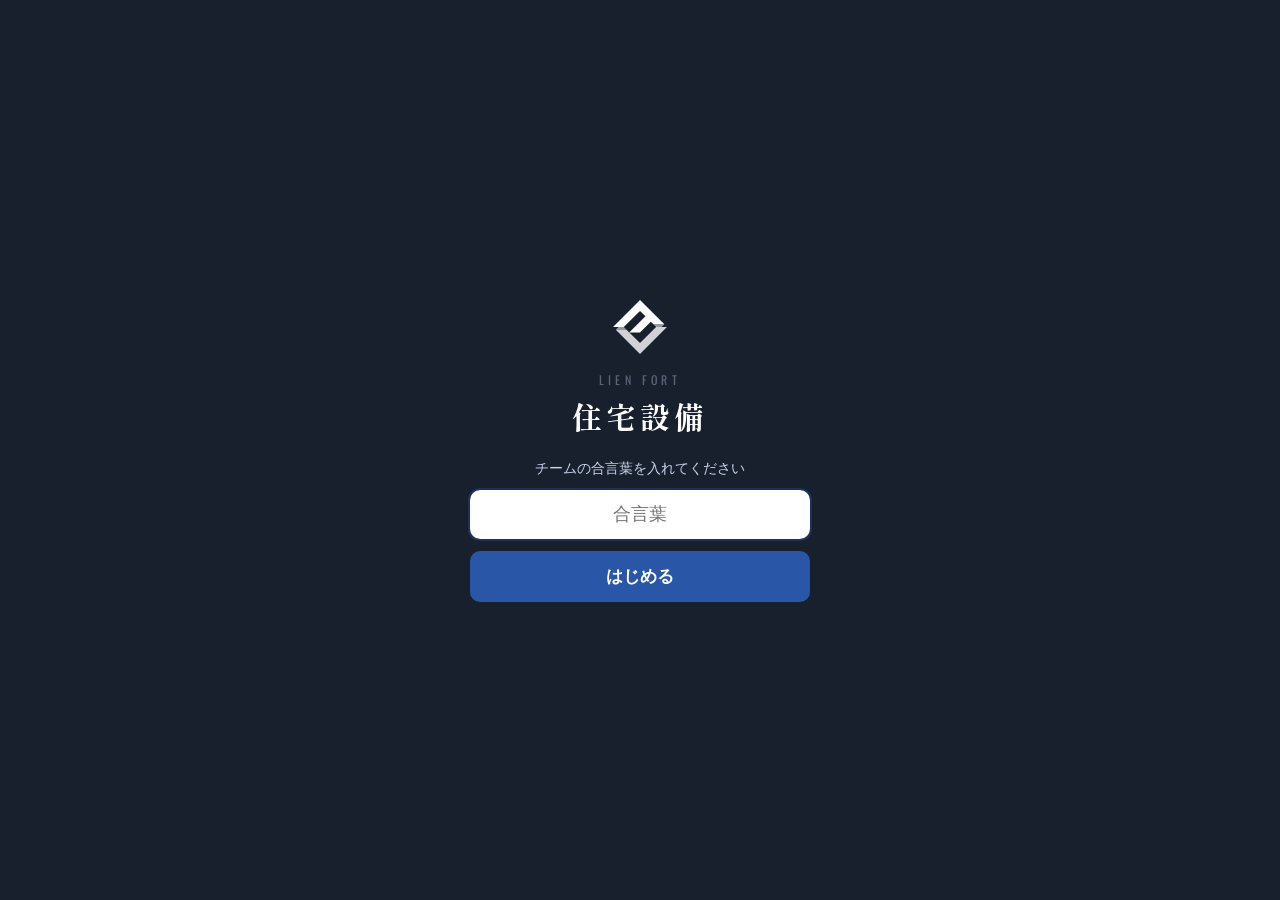
==== index.html @ 39e8eeaa "Add files via upload" ====
<!DOCTYPE html>
<html>
<head>
<base target="_top">
<meta charset="utf-8">
<meta name="viewport" content="width=device-width, initial-scale=1, maximum-scale=1, viewport-fit=cover">
<meta name="apple-mobile-web-app-capable" content="yes">
<meta name="mobile-web-app-capable" content="yes">
<meta name="apple-mobile-web-app-status-bar-style" content="black-translucent">
<meta name="apple-mobile-web-app-title" content="住宅設備">
<meta name="theme-color" content="#18202e">
<link rel="manifest" href="manifest.webmanifest">
<link rel="apple-touch-icon" href="icon-180.png">
<title>住宅設備</title>
<script src="api.js"></script>
<style>
  * { box-sizing: border-box; -webkit-tap-highlight-color: transparent; }
  body { margin: 0; }
  .hero { position: relative; overflow: hidden; margin: 0 -14px; padding: 30px 22px 32px; background: #18202e; color: #fff; }
  .hero::before, .hero::after { content: ""; position: absolute; border: 1px solid rgba(255,255,255,.08); transform: rotate(45deg); }
  .hero::before { right: -50px; top: -60px; width: 180px; height: 180px; }
  .hero::after { right: 30px; top: 60px; width: 70px; height: 70px; border-color: rgba(42,86,168,.5); }
  .logo { display: flex; align-items: center; gap: 12px; font-family: Oswald, "Arial Narrow", sans-serif; font-size: 13px; letter-spacing: .35em; }
  .mark { width: 24px; height: 24px; } /* Lien Fort のロゴ（lienfort.co.jp の暗い背景用の白い版） */
  h1 { margin: 20px 0 6px; font-family: "Shippori Mincho B1", "Hiragino Mincho ProN", serif; font-size: 32px; letter-spacing: .14em; }
  .hero p { margin: 0; font-family: Oswald, "Arial Narrow", sans-serif; font-size: 11px; letter-spacing: .3em; color: #9fb4dd; }
  .tiles { display: grid; grid-template-columns: repeat(2, minmax(0, 1fr)); gap: 10px; margin-top: 18px; }
  .rows { margin-top: 12px; background: var(--surface); border: 1px solid var(--line); border-radius: 18px; overflow: hidden; box-shadow: var(--shadow); }
  a.app { display: flex; align-items: center; gap: 14px; padding: 15px 14px; background: var(--surface); color: var(--ink); text-decoration: none; }
  a.app:active { transform: scale(.98); }
  a.app i { flex: none; width: 42px; height: 42px; border-radius: 12px; background: var(--pale); display: flex; align-items: center; justify-content: center; }
  a.app svg { width: 22px; height: 22px; fill: none; stroke: var(--blue); stroke-width: 1.7; stroke-linecap: round; stroke-linejoin: round; }
  a.app .en { display: block; font-family: Oswald, "Arial Narrow", sans-serif; font-size: 10px; letter-spacing: .22em; color: var(--blue); }
  a.app b { display: block; font-size: 16px; margin: 1px 0 2px; }
  a.app small { color: var(--sub); font-size: 12px; }
  a.app em { margin-left: auto; font-style: normal; font-size: 22px; color: var(--sub); }
  .tiles a.app { flex-direction: column; align-items: flex-start; gap: 16px; min-height: 132px; border-radius: 18px; border: 1px solid var(--line); box-shadow: var(--shadow); }
  .tiles a.app em { display: none; }
  .tiles a.app.main { background: #2a56a8; border-color: #2a56a8; color: #fff; }
  .tiles a.app.main i { background: rgba(255,255,255,.16); } .tiles a.app.main svg { stroke: #fff; }
  .tiles a.app.main .en { color: #c9d8f7; } .tiles a.app.main small { color: #d6e2fa !important; }
  .rows a.app { border-bottom: 1px solid var(--line); } .rows a.app:last-child { border-bottom: 0; }
  .rows a.app i { width: 36px; height: 36px; border-radius: 10px; } .rows a.app svg { width: 19px; height: 19px; }
  @media (min-width: 760px) { .tiles { grid-template-columns: repeat(4, minmax(0, 1fr)); gap: 14px; } .tiles a.app { min-height: 150px; padding: 20px; } }
  .note { margin-top: 22px; font-size: 12px; line-height: 1.7; }
</style>
<link href="https://fonts.googleapis.com/css2?family=Inter:wght@500;700;800&family=Oswald:wght@400;500&family=Shippori+Mincho+B1:wght@700&display=swap" rel="stylesheet">
<script>
  // 明るい・暗い：端末の設定に合わせる。右上のボタンで切り替えると、その端末に覚える（lfTheme）
  (function () { try { var t = localStorage.getItem('lfTheme'); if (t) document.documentElement.setAttribute('data-theme', t); } catch (e) {} })();
</script>
<style>
  /* 住宅設備アプリ共通のデザイン（2026-11-18 作り直し：明るい・暗い、パソコンは左にメニュー）。
     色は Lien Fort（lienfort.co.jp）の紺と青。各画面の style より後に読むので上書きになる */
  :root { --ink: #18202e; --blue: #2a56a8; --btn: #2a56a8; --sub: #5b6577; --line: #e2e7ef; --bg: #f3f5f9; --pale: #eef2f9;
          --surface: #fff; --surface2: #f6f8fb; --track: #e9edf3; --bar: #18202e; --chip: #18202e; --chipInk: #fff;
          --veil: rgba(243,245,249,.72); --shadow: 0 1px 2px rgba(24,32,46,.06), 0 8px 24px rgba(24,32,46,.05);
          --pend: #fff3cd; --pendInk: #7a5b00; --goodBg: #eafaf0; --badBg: #fdecea;
          --en: Oswald, "Arial Narrow", sans-serif; --num: Inter, "Hiragino Sans", sans-serif; color-scheme: light; }
  @media (prefers-color-scheme: dark) {
    :root:not([data-theme="light"]) { --ink: #eef2f8; --blue: #7fa2e8; --sub: #9aa6b8; --line: #263042; --bg: #0d121b; --pale: #1c2433;
          --surface: #161d29; --surface2: #1c2433; --track: #263042; --bar: #0a0f17; --chip: #eef2f8; --chipInk: #0d121b;
          --veil: rgba(13,18,27,.72); --shadow: none; --pend: #3a3216; --pendInk: #f0d58a; --goodBg: #12301f; --badBg: #3a1a1a; color-scheme: dark; }
  }
  :root[data-theme="dark"] { --ink: #eef2f8; --blue: #7fa2e8; --sub: #9aa6b8; --line: #263042; --bg: #0d121b; --pale: #1c2433;
          --surface: #161d29; --surface2: #1c2433; --track: #263042; --bar: #0a0f17; --chip: #eef2f8; --chipInk: #0d121b;
          --veil: rgba(13,18,27,.72); --shadow: none; --pend: #3a3216; --pendInk: #f0d58a; --goodBg: #12301f; --badBg: #3a1a1a; color-scheme: dark; }

  body { background: var(--bg) !important; color: var(--ink) !important; padding: 0 14px 40px !important;
         font-family: "Hiragino Sans", "Noto Sans JP", "Yu Gothic", sans-serif !important; }

  /* 上の帯 */
  .lf-bar { position: sticky; top: 0; z-index: 5; display: flex; align-items: center; gap: 12px; margin: 0 -14px 14px; padding: 12px 14px;
            background: var(--bar); color: #fff; }
  .lf-back { flex: none; width: 36px; height: 36px; display: flex; align-items: center; justify-content: center; padding-bottom: 3px;
             border: 1px solid rgba(255,255,255,.18); border-radius: 10px; color: #fff; text-decoration: none; font-size: 24px; }
  .lf-t small { display: block; font-family: var(--en); font-size: 10px !important; letter-spacing: .3em; color: #8fa6cf !important; }
  .lf-t b { font-size: 17px; letter-spacing: .05em; color: #fff; }
  .lf-theme { flex: none; margin-left: auto; width: 36px; height: 36px; display: flex; align-items: center; justify-content: center;
              border: 1px solid rgba(255,255,255,.18); border-radius: 10px; background: rgba(255,255,255,.06); color: #fff; padding: 0; cursor: pointer; }
  .lf-theme svg { width: 18px; height: 18px; fill: none; stroke: currentColor; stroke-width: 1.8; stroke-linecap: round; }
  .lf-bar .who ~ .lf-theme, .lf-bar .lf-theme ~ .who { margin-left: 8px; }

  /* 入力欄 */
  select, input, textarea { background: var(--surface) !important; color: var(--ink) !important; border: 1px solid var(--line) !important; }
  select:focus, input:focus, textarea:focus { outline: 2px solid rgba(42,86,168,.35); border-color: var(--blue) !important; }
  input[type="checkbox"], input[type="radio"] { accent-color: var(--btn); }
  h2, h3, .card h3 { letter-spacing: .03em; color: var(--ink) !important; }
  label, .note, .sub, small, #msg, .legend, .count, .calc, .coord, .state, .card dt, .gcard p { color: var(--sub) !important; }

  /* 面（カード・表・パネル） */
  .card, .summary, .summary > div, .tbl, .gcard, .sheet .in, #close, .visit, .panel, .find, .fab, .showBtn,
  td.d, .mon td, .shd td:not(.c), .checks label, #sale .checks label, .sheet .kinds label, .names button, #pickList button {
    background: var(--surface) !important; border-color: var(--line) !important; color: var(--ink); }
  .card, .tbl, .summary > div, .summary, .gcard, .visit { border: 1px solid var(--line) !important; border-radius: 16px !important; box-shadow: var(--shadow) !important; }
  .card summary, .req { color: var(--blue) !important; }
  .summary div { font-size: 12px; color: var(--sub); }
  .summary b, .big, .rk .v, .v, .gy td b { font-family: var(--num) !important; font-variant-numeric: tabular-nums; letter-spacing: -.01em; }
  .summary b { font-weight: 800; font-size: 28px !important; color: var(--ink); }
  .big { font-weight: 800 !important; color: var(--ink) !important; }
  .bar, .left .bar { background: var(--track) !important; }
  .bar i, .left .bar i { background: var(--btn) !important; } .bar i.ok { background: #27ae60 !important; }
  td.d.today, .mon td.today { border-color: var(--blue) !important; color: var(--blue); }
  td.s.free { background: var(--btn) !important; }
  td.s.block { background: var(--pale) !important; }
  .legend span:first-child i { background: var(--btn) !important; }
  .sec { border-top-color: var(--line) !important; color: var(--ink); }
  .st { background: var(--pale) !important; color: var(--ink) !important; }
  .st.shoho { background: #8e44ad !important; color: #fff !important; }
  .st.x { background: var(--badBg) !important; color: #e06b5f !important; }
  #pending { background: var(--pend) !important; color: var(--pendInk) !important; }
  .checks label, #sale .checks label, .sheet .kinds label { color: var(--ink) !important; }

  /* 表（KPI） */
  table { color: var(--ink); }
  th { background: var(--surface2) !important; color: var(--sub) !important; border-color: var(--line) !important; }
  td { border-color: var(--line) !important; }
  .tbl td:first-child { background: var(--surface) !important; }
  .tbl th:first-child, tr.total td { background: var(--surface2) !important; }
  td.good { background: var(--goodBg) !important; } td.bad { background: var(--badBg) !important; }

  /* ボタン。結果ボタンの色（成約＝緑など）は見分けやすさのため各画面のまま */
  button { font-family: inherit; }
  button.r { border-radius: 14px !important; box-shadow: 0 2px 0 rgba(0,0,0,.14); letter-spacing: .03em; }
  .undo, .listbtn, .nav button, .btns > *, .cancel, .seg button, .gyreset, .admin button, .opts button, .two button, .links button,
  .sides button, .close-btn, .choice button, .kinds button, .pc button, #goalEdit, .del, .add {
    background: var(--surface) !important; border: 1px solid var(--line) !important; color: var(--ink) !important; }
  .listbtn, .btns > *, .btns .map, .links button, .two button, #goalEdit, .close-btn { color: var(--blue) !important; }
  .del { color: #e06b5f !important; border-color: rgba(224,107,95,.5) !important; }
  .add { border: 2px dashed var(--blue) !important; color: var(--blue) !important; }
  .ok, .acts .ok, .gcard .go, #close .ok { background: var(--btn) !important; color: #fff !important; }
  .tabs { gap: 6px !important; }
  .tabs button, .seg button { border-radius: 999px !important; border: 1px solid var(--line) !important; background: var(--surface) !important; color: var(--sub) !important; font-weight: 600; }
  .tabs button.on, .seg button.on, .opts button.on, .choice button.on, .sides button.on, .showBtn.on {
    background: var(--chip) !important; border-color: var(--chip) !important; color: var(--chipInk) !important; }
  .kinds button.on { background: #8e44ad !important; border-color: #8e44ad !important; color: #fff !important; }
  #clockBtn { background: var(--pale) !important; color: var(--ink) !important; }
  #clockBtn.on { background: var(--badBg) !important; color: #e06b5f !important; }
  #placeBtn { background: var(--surface) !important; }
  #findList button { color: var(--ink) !important; border-top-color: var(--line) !important; }

  /* ランキング：1〜3位は丸い数字（金・銀・銅） */
  .rk .n { font-family: var(--num); }
  .rk.m1 .n, .rk.m2 .n, .rk.m3 .n { width: 26px; height: 26px; margin: 0 auto; border-radius: 50%; display: flex; align-items: center; justify-content: center;
                                    font-size: 13px; font-weight: 800; }
  .rk.m1 .n { background: #e9c46a; color: #18202e !important; }
  .rk.m2 .n { background: #cfd5de; color: #18202e !important; }
  .rk.m3 .n { background: #dcae86; color: #18202e !important; }
  /* 目立たせるカード（チーム売上など） */
  .card.feature { background: #18202e !important; border-color: #18202e !important; color: #fff; }
  :root[data-theme="dark"] .card.feature { background: #1d2a44 !important; border-color: #2c3d5f !important; }
  .card.feature h3, .card.feature .big { color: #fff !important; }
  .card.feature .sub, .card.feature h3 small { color: #b8c4d8 !important; }
  .card.feature .bar { background: rgba(255,255,255,.14) !important; } .card.feature .bar i { background: #5b8def !important; }

  /* 重なる画面（入力・一覧など）と読み込み中 */
  .sheet, #sale, #list, #pick { background: var(--bg) !important; }
  #pickList button { border-color: var(--line) !important; }
  #overlay { background: var(--veil) !important; color: var(--ink); }
  #goalBox { background: rgba(0,0,0,.55) !important; }
  .spinner { border-color: var(--track) !important; border-top-color: var(--btn) !important; }

  /* パソコン：左にメニュー（#lfSide は下のスクリプトで作る） */
  #lfSide { display: none; }
  @media (min-width: 1024px) {
    body.lf-side { padding-left: 264px !important; padding-right: 32px !important; }
    body.lf-side .lf-bar { margin: 0 -32px 20px; padding-left: 32px; padding-right: 32px; }
    body.lf-side .lf-back { display: none; }
    body.lf-side > .hero { margin-left: -32px !important; margin-right: -32px !important; padding-left: 40px !important; }
    #lfSide { display: flex; position: fixed; left: 0; top: 0; bottom: 0; width: 232px; z-index: 40; flex-direction: column; gap: 22px;
              padding: 26px 14px; box-sizing: border-box; overflow-y: auto; background: #111824; color: #eef2f8; }
    #lfSide .lg { display: block; padding: 0 10px; text-decoration: none; color: #eef2f8; }
    #lfSide .lg small { display: block; font-family: var(--en); font-size: 11px; letter-spacing: .35em; color: #7fa2e8; }
    #lfSide .lg b { font-family: "Shippori Mincho B1", serif; font-size: 22px; letter-spacing: .12em; }
    #lfSide nav { display: flex; flex-direction: column; gap: 2px; }
    #lfSide nav a { display: flex; align-items: center; gap: 10px; padding: 10px 12px; border-radius: 10px; color: #b8c4d8; text-decoration: none; font-size: 14px; }
    #lfSide nav a:hover { background: #1a2333; color: #fff; }
    #lfSide nav a.on { background: #2a56a8; color: #fff; font-weight: 700; }
    #lfSide nav a span { font-family: var(--en); font-size: 9px; letter-spacing: .2em; color: #6f82a6; width: 58px; flex: none; }
    #lfSide nav a.on span { color: #c9d8f7; }
  }
</style>
<script>
  // 右上の明るい・暗いボタンと、パソコンの左メニュー
  document.addEventListener('DOMContentLoaded', function () {
    var root = document.documentElement;
    var dark = function () { var t = root.getAttribute('data-theme'); return t ? t === 'dark' : matchMedia('(prefers-color-scheme: dark)').matches; };
    var SUN = '<svg viewBox="0 0 24 24"><circle cx="12" cy="12" r="4"/><path d="M12 2v2M12 20v2M4.9 4.9l1.4 1.4M17.7 17.7l1.4 1.4M2 12h2M20 12h2M4.9 19.1l1.4-1.4M17.7 6.3l1.4-1.4"/></svg>';
    var MOON = '<svg viewBox="0 0 24 24"><path d="M21 12.8A9 9 0 1 1 11.2 3a7 7 0 0 0 9.8 9.8z"/></svg>';
    var host = document.querySelector('.lf-bar') || document.querySelector('.hero');
    if (host) {
      var b = document.createElement('button');
      b.type = 'button'; b.className = 'lf-theme';
      var paint = function () { b.innerHTML = dark() ? SUN : MOON; b.setAttribute('aria-label', dark() ? '明るい表示にする' : '暗い表示にする'); };
      b.onclick = function () { var t = dark() ? 'light' : 'dark'; root.setAttribute('data-theme', t); try { localStorage.setItem('lfTheme', t); } catch (e) {} paint(); };
      paint();
      if (host.classList.contains('hero')) { b.style.position = 'absolute'; b.style.top = '18px'; b.style.right = '16px'; b.style.zIndex = '2'; host.appendChild(b); }
      else host.insertBefore(b, host.querySelector('.who'));
    }
    // 地図の画面は全面を地図に使うので左メニューを出さない
    if (document.getElementById('map')) return;
    var gh = /github\.io$/.test(location.hostname);
    var a0 = document.querySelector('a.lf-back, a[href*="?page="]');
    var base = a0 ? a0.href.split('?')[0] : '';
    var MAP = 'map.html';
    var PAGES = [['yotei', '商談予定', 'SCHEDULE'], ['closer', 'クローザー入力', 'CLOSER'], ['tataki', '叩きカウンター', 'COUNTER'], ['ap', '催事のお客様登録', 'EVENT'],
                 ['kpi', 'KPI・ランキング', 'KPI'], ['input', '入力', 'INPUT'], ['member', 'メンバー', 'MEMBER'], ['map', '営業マップ', 'MAP']];
    var href = function (k) { return k === 'map' ? (gh ? 'map.html' : MAP) : gh ? (k === 'menu' ? 'index.html' : k + '.html') : base + (k === 'menu' ? '' : '?page=' + k); };
    var title = (document.querySelector('.lf-t b') || {}).textContent || '';
    var file = location.pathname.split('/').pop();
    var esc = function (s) { return String(s).replace(/[&<>"]/g, function (c) { return { '&': '&amp;', '<': '&lt;', '>': '&gt;', '"': '&quot;' }[c]; }); };
    var side = document.createElement('aside');
    side.id = 'lfSide';
    side.innerHTML = '<a class="lg" target="_top" href="' + esc(href('menu')) + '"><small>LIEN FORT</small><b>住宅設備</b></a><nav>' + PAGES.map(function (p) {
      var on = gh ? file === p[0] + '.html' : title.replace('催事 お客様登録', '催事のお客様登録') === p[1];
      return '<a target="_top" class="' + (on ? 'on' : '') + '" href="' + esc(href(p[0])) + '"><span>' + p[2] + '</span>' + p[1] + '</a>';
    }).join('') + '</nav>';
    document.body.appendChild(side);
    document.body.classList.add('lf-side');
  });
</script>
<link rel="stylesheet" href="app.css">
</head>
<body>
  <div class="hero">
    <div class="logo"><svg class="mark" viewBox="345 157 536 536" aria-hidden="true"><path fill="#fff" d="M355 425 613 167 846 399H742L716 374 613 477H510L665 322 613 271 458 425Z"/><path fill="#fff" opacity=".55" d="M407 425H458L484 451H381ZM742 399H846L820 425H767Z"/><path fill="#fff" opacity=".8" d="M381 451H484L613 579 767 425H871L613 683Z"/></svg>LIEN FORT</div>
    <h1>住宅設備</h1>
    <p>HOUSING EQUIPMENT</p>
  </div>
  <div class="tiles">
    <a class="app main" href="yotei.html"><i><svg viewBox="0 0 24 24"><rect x="3" y="5" width="18" height="16" rx="2"/><path d="M3 10h18M8 3v4M16 3v4"/></svg></i>
      <div><span class="en">SCHEDULE</span><b>商談予定</b><small>枠表・予定一覧・月カレンダー</small></div><em>›</em></a>
    <!-- 営業マップは位置情報を使うので、ホーム画面版（GitHub）だけ -->
    <a class="app" href="map.html"><i><svg viewBox="0 0 24 24"><path d="M12 21s-7-6.2-7-11.5a7 7 0 0 1 14 0C19 14.8 12 21 12 21z"/><circle cx="12" cy="9.5" r="2.5"/></svg></i>
      <div><span class="en">MAP</span><b>営業マップ</b><small>ピン・訪問履歴・みんなの現在地</small></div><em>›</em></a>
    <a class="app" href="closer.html"><i><svg viewBox="0 0 24 24"><circle cx="12" cy="12" r="9"/><path d="M8 12.5l2.7 2.7L16.5 9.5"/></svg></i>
      <div><span class="en">CLOSER</span><b>クローザー入力</b><small>商談の結果・成約</small></div><em>›</em></a>
    <a class="app" href="kpi.html"><i><svg viewBox="0 0 24 24"><path d="M4 20V10M10 20V4M16 20v-7M22 20H2"/></svg></i>
      <div><span class="en">KPI</span><b>KPI・ランキング</b><small>チームの目標・ランキング・自分の成績</small></div><em>›</em></a>
  </div>
  <div class="rows">
    <a class="app" href="tataki.html"><i><svg viewBox="0 0 24 24"><path d="M6 21V4a1 1 0 0 1 1-1h10a1 1 0 0 1 1 1v17M4 21h16"/><circle cx="14.5" cy="12.5" r="1"/></svg></i>
      <div><span class="en">COUNTER</span><b>叩きカウンター</b><small>1軒ごとの結果</small></div><em>›</em></a>
    <a class="app" href="ap.html"><i><svg viewBox="0 0 24 24"><path d="M3 20L12 4l9 16H3zM12 4v16M9 20l3-5 3 5"/></svg></i>
      <div><span class="en">EVENT</span><b>催事のお客様登録</b><small>会場でのお客様登録・今日の締め</small></div><em>›</em></a>
    <a class="app" href="input.html"><i><svg viewBox="0 0 24 24"><path d="M4 20h4L19 9l-4-4L4 16v4zM13.5 6.5l4 4"/></svg></i>
      <div><span class="en">INPUT</span><b>入力</b><small>目標・キャンセル数などの手入力</small></div><em>›</em></a>
    <a class="app" href="member.html"><i><svg viewBox="0 0 24 24"><circle cx="9" cy="8" r="3.5"/><path d="M2.5 20a6.5 6.5 0 0 1 13 0M16 4.5a3.5 3.5 0 0 1 0 7M18 14a6.5 6.5 0 0 1 3.5 6"/></svg></i>
      <div><span class="en">MEMBER</span><b>メンバー</b><small>名前の追加・変更・来月から外す</small></div><em>›</em></a>
  </div>
  <div class="note">ホーム画面に置くときは、この画面で「共有 → ホーム画面に追加」（Androidは「︙ → ホーム画面に追加」）。名前は「住宅設備」になります。</div>
</body>
</html>
---- app.css ----
/* GitHub Pages 版だけの見た目：合言葉の画面と、ホーム画面から全画面で開いたときの上の余白（iPhone の時計などの下） */
.lf-bar { padding-top: calc(10px + env(safe-area-inset-top)) !important; }
.hero { padding-top: calc(30px + env(safe-area-inset-top)) !important; }
#lfLogin { position: fixed; inset: 0; z-index: 100; display: flex; align-items: center; justify-content: center; padding: 24px; background: #18202e; }
#lfLogin .box { width: 100%; max-width: 340px; color: #fff; text-align: center; }
#lfLogin .mk { display: block; width: 56px; height: 56px; margin: 0 auto 16px; }
#lfLogin small { display: block; font-family: Oswald, "Arial Narrow", sans-serif; letter-spacing: .35em; font-size: 12px; color: #9fb4dd; }
#lfLogin b { display: block; margin: 6px 0 22px; font-family: "Shippori Mincho B1", serif; font-size: 30px; letter-spacing: .14em; }
#lfLogin p { margin: 0 0 12px; font-size: 14px; color: #c9d4ea; }
#lfLogin input { width: 100%; padding: 14px; font-size: 18px; border-radius: 10px; border: 0 !important; text-align: center; color: #18202e; }
#lfLogin button { width: 100%; margin-top: 12px; padding: 14px; font-size: 17px; font-weight: 600; border: 0; border-radius: 10px; background: #2a56a8; color: #fff; }
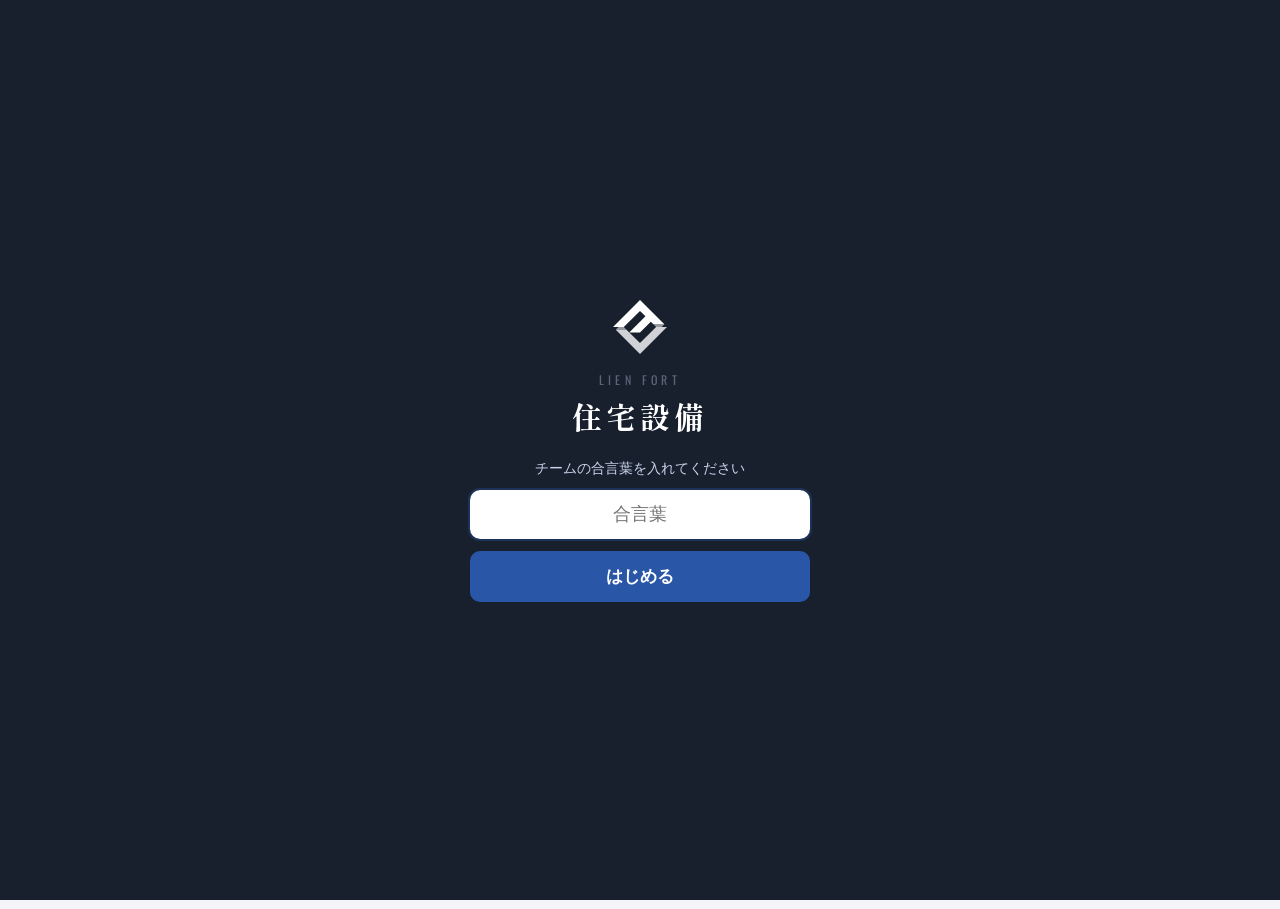
==== commit eaf933d9: "Add files via upload" ====
--- a/index.html
+++ b/index.html
@@ -24,6 +24,24 @@
   .mark { width: 24px; height: 24px; } /* Lien Fort のロゴ（lienfort.co.jp の暗い背景用の白い版） */
   h1 { margin: 20px 0 6px; font-family: "Shippori Mincho B1", "Hiragino Mincho ProN", serif; font-size: 32px; letter-spacing: .14em; }
   .hero p { margin: 0; font-family: Oswald, "Arial Narrow", sans-serif; font-size: 11px; letter-spacing: .3em; color: #9fb4dd; }
+  .goals { display: grid; grid-template-columns: minmax(0, 1fr); gap: 10px; margin-top: 16px; }
+  .goals:empty { display: none; }
+  .gbox { background: var(--surface); border: 1px solid var(--line); border-radius: 18px; padding: 14px 16px; box-shadow: var(--shadow); }
+  .gh { display: flex; justify-content: space-between; align-items: baseline; margin-bottom: 4px; }
+  .gh b { font-size: 15px; color: var(--ink); } .gh span { font-family: Oswald, "Arial Narrow", sans-serif; font-size: 10px; letter-spacing: .22em; color: var(--blue); }
+  .gl { display: grid; grid-template-columns: 44px 1fr auto; align-items: baseline; gap: 0 10px; padding: 8px 0; border-top: 1px solid var(--line); }
+  .gh + .gl { border-top: 0; }
+  .gk { font-size: 13px; color: var(--sub); }
+  .gv { font-family: Inter, "Hiragino Sans", sans-serif; font-weight: 800; font-size: 22px; color: var(--ink); letter-spacing: -.01em; font-variant-numeric: tabular-nums; }
+  .gv em { font-style: normal; font-family: "Hiragino Sans", sans-serif; font-size: 12px; font-weight: 700; color: var(--blue); margin-right: 6px; }
+  .gv.done { color: #27ae60; } .gv.none { font-size: 14px; color: var(--sub); }
+  .gl small { grid-column: 2 / 4; font-size: 12px; font-family: Inter, "Hiragino Sans", sans-serif; }
+  .gp { font-family: Inter, "Hiragino Sans", sans-serif; font-weight: 800; font-size: 15px; color: var(--blue); font-variant-numeric: tabular-nums; }
+  .gp.done { color: #27ae60; }
+  .gb { grid-column: 2 / 4; height: 6px; margin: 6px 0 2px; border-radius: 99px; background: var(--track); overflow: hidden; }
+  .gb i { display: block; height: 100%; border-radius: 99px; background: var(--btn); } .gb i.done { background: #27ae60; }
+  .ghint { grid-column: 1 / -1; font-size: 12px; color: var(--sub); margin: 0 4px; }
+  @media (min-width: 760px) { .goals { grid-template-columns: repeat(2, minmax(0, 1fr)); gap: 14px; } }
   .tiles { display: grid; grid-template-columns: repeat(2, minmax(0, 1fr)); gap: 10px; margin-top: 18px; }
   .rows { margin-top: 12px; background: var(--surface); border: 1px solid var(--line); border-radius: 18px; overflow: hidden; box-shadow: var(--shadow); }
   a.app { display: flex; align-items: center; gap: 14px; padding: 15px 14px; background: var(--surface); color: var(--ink); text-decoration: none; }
@@ -87,6 +105,7 @@
   input[type="checkbox"], input[type="radio"] { accent-color: var(--btn); }
   h2, h3, .card h3 { letter-spacing: .03em; color: var(--ink) !important; }
   label, .note, .sub, small, #msg, .legend, .count, .calc, .coord, .state, .card dt, .gcard p { color: var(--sub) !important; }
+  td.s small, .shd td.c small, button.r small, .tiles a.app.main small { color: rgba(255,255,255,.85) !important; } td.s.last small { color: #5c4b00 !important; }
 
   /* 面（カード・表・パネル） */
   .card, .summary, .summary > div, .tbl, .gcard, .sheet .in, #close, .visit, .panel, .find, .fab, .showBtn,
@@ -138,6 +157,8 @@
   #clockBtn.on { background: var(--badBg) !important; color: #e06b5f !important; }
   #placeBtn { background: var(--surface) !important; }
   #findList button { color: var(--ink) !important; border-top-color: var(--line) !important; }
+  .fab, .fab * { color: var(--blue) !important; } #layerBtn, #findBtn, .showBtn { color: var(--ink) !important; }
+  #areaChip { background: var(--surface) !important; color: var(--ink) !important; } #areaChip button { background: var(--pale) !important; color: var(--ink) !important; }
 
   /* ランキング：1〜3位は丸い数字（金・銀・銅） */
   .rk .n { font-family: var(--num); }
@@ -204,6 +225,7 @@
     var base = a0 ? a0.href.split('?')[0] : '';
     var MAP = 'map.html';
     var PAGES = [['yotei', '商談予定', 'SCHEDULE'], ['closer', 'クローザー入力', 'CLOSER'], ['tataki', '叩きカウンター', 'COUNTER'], ['ap', '催事のお客様登録', 'EVENT'],
+                 ['saiji', '催事', 'REPORT'],
                  ['kpi', 'KPI・ランキング', 'KPI'], ['input', '入力', 'INPUT'], ['member', 'メンバー', 'MEMBER'], ['map', '営業マップ', 'MAP']];
     var href = function (k) { return k === 'map' ? (gh ? 'map.html' : MAP) : gh ? (k === 'menu' ? 'index.html' : k + '.html') : base + (k === 'menu' ? '' : '?page=' + k); };
     var title = (document.querySelector('.lf-t b') || {}).textContent || '';
@@ -227,27 +249,63 @@
     <h1>住宅設備</h1>
     <p>HOUSING EQUIPMENT</p>
   </div>
+  <div class="goals" id="goals"></div>
   <div class="tiles">
     <a class="app main" href="yotei.html"><i><svg viewBox="0 0 24 24"><rect x="3" y="5" width="18" height="16" rx="2"/><path d="M3 10h18M8 3v4M16 3v4"/></svg></i>
       <div><span class="en">SCHEDULE</span><b>商談予定</b><small>枠表・予定一覧・月カレンダー</small></div><em>›</em></a>
     <!-- 営業マップは位置情報を使うので、ホーム画面版（GitHub）だけ -->
     <a class="app" href="map.html"><i><svg viewBox="0 0 24 24"><path d="M12 21s-7-6.2-7-11.5a7 7 0 0 1 14 0C19 14.8 12 21 12 21z"/><circle cx="12" cy="9.5" r="2.5"/></svg></i>
       <div><span class="en">MAP</span><b>営業マップ</b><small>ピン・訪問履歴・みんなの現在地</small></div><em>›</em></a>
-    <a class="app" href="closer.html"><i><svg viewBox="0 0 24 24"><circle cx="12" cy="12" r="9"/><path d="M8 12.5l2.7 2.7L16.5 9.5"/></svg></i>
-      <div><span class="en">CLOSER</span><b>クローザー入力</b><small>商談の結果・成約</small></div><em>›</em></a>
+    <a class="app" href="tataki.html"><i><svg viewBox="0 0 24 24"><path d="M6 21V4a1 1 0 0 1 1-1h10a1 1 0 0 1 1 1v17M4 21h16"/><circle cx="14.5" cy="12.5" r="1"/></svg></i>
+      <div><span class="en">COUNTER</span><b>叩きカウンター</b><small>1軒ごとの結果</small></div><em>›</em></a>
     <a class="app" href="kpi.html"><i><svg viewBox="0 0 24 24"><path d="M4 20V10M10 20V4M16 20v-7M22 20H2"/></svg></i>
       <div><span class="en">KPI</span><b>KPI・ランキング</b><small>チームの目標・ランキング・自分の成績</small></div><em>›</em></a>
   </div>
   <div class="rows">
-    <a class="app" href="tataki.html"><i><svg viewBox="0 0 24 24"><path d="M6 21V4a1 1 0 0 1 1-1h10a1 1 0 0 1 1 1v17M4 21h16"/><circle cx="14.5" cy="12.5" r="1"/></svg></i>
-      <div><span class="en">COUNTER</span><b>叩きカウンター</b><small>1軒ごとの結果</small></div><em>›</em></a>
+    <a class="app" href="closer.html"><i><svg viewBox="0 0 24 24"><circle cx="12" cy="12" r="9"/><path d="M8 12.5l2.7 2.7L16.5 9.5"/></svg></i>
+      <div><span class="en">CLOSER</span><b>クローザー入力</b><small>商談の結果・成約</small></div><em>›</em></a>
     <a class="app" href="ap.html"><i><svg viewBox="0 0 24 24"><path d="M3 20L12 4l9 16H3zM12 4v16M9 20l3-5 3 5"/></svg></i>
       <div><span class="en">EVENT</span><b>催事のお客様登録</b><small>会場でのお客様登録・今日の締め</small></div><em>›</em></a>
+    <a class="app" href="saiji.html"><i><svg viewBox="0 0 24 24"><path d="M5 3h10l4 4v14H5z"/><path d="M14 3v5h5M8 12h8M8 16h8"/></svg></i>
+      <div><span class="en">REPORT</span><b>催事</b><small>催事日報・お客様の一覧（見る・直す）</small></div><em>›</em></a>
     <a class="app" href="input.html"><i><svg viewBox="0 0 24 24"><path d="M4 20h4L19 9l-4-4L4 16v4zM13.5 6.5l4 4"/></svg></i>
       <div><span class="en">INPUT</span><b>入力</b><small>目標・キャンセル数などの手入力</small></div><em>›</em></a>
     <a class="app" href="member.html"><i><svg viewBox="0 0 24 24"><circle cx="9" cy="8" r="3.5"/><path d="M2.5 20a6.5 6.5 0 0 1 13 0M16 4.5a3.5 3.5 0 0 1 0 7M18 14a6.5 6.5 0 0 1 3.5 6"/></svg></i>
       <div><span class="en">MEMBER</span><b>メンバー</b><small>名前の追加・変更・来月から外す</small></div><em>›</em></a>
   </div>
   <div class="note">ホーム画面に置くときは、この画面で「共有 → ホーム画面に追加」（Androidは「︙ → ホーム画面に追加」）。名前は「住宅設備」になります。</div>
+<script>
+  // 目標まであと（チーム・自分）。前に読んだ数字をすぐ出して、裏で最新を読む。自分の名前は KPI の「自分の成績」で選んだもの（kpiMe）
+  (function () {
+    var box = document.getElementById('goals');
+    var store = function (k, v) { try { if (v === undefined) return localStorage.getItem(k); localStorage.setItem(k, v); } catch (e) {} };
+    var esc = function (s) { return String(s == null ? '' : s).replace(/[&<>"]/g, function (c) { return { '&': '&amp;', '<': '&lt;', '>': '&gt;', '"': '&quot;' }[c]; }); };
+    var yen = function (v) { return '¥' + Math.round(v).toLocaleString(); };
+    var num = function (v) { return Math.round(v).toLocaleString(); };
+    function line(label, v, goal, fmt, unit) {
+      v = Number(v) || 0;
+      if (!goal) return '<div class="gl"><span class="gk">' + label + '</span><b class="gv none">目標なし</b><span></span><small>' + fmt(v) + unit + '</small></div>';
+      var left = goal - v, p = v / goal, done = left <= 0 ? ' done' : '';
+      return '<div class="gl"><span class="gk">' + label + '</span>' + (done ? '<b class="gv done">達成！</b>' : '<b class="gv"><em>あと</em>' + fmt(left) + unit + '</b>') +
+        '<span class="gp' + done + '">' + (Math.floor(p * 1000) / 10) + '%</span>' +
+        '<div class="gb"><i class="' + done + '" style="width:' + Math.min(100, Math.max(0, p * 100)) + '%"></i></div>' +
+        '<small>' + fmt(v) + unit + ' ／ ' + fmt(goal) + unit + '</small></div>';
+    }
+    function draw(d) {
+      if (!d || !d.team) return;
+      var T = d.team, me = store('kpiMe') || '';
+      var h = '<div class="gbox"><div class="gh"><b>' + d.month + '月 チーム</b><span>TO GOAL</span></div>' +
+        line('売上', T.sales, T.salesGoal, yen, '') + line('件数', T.count, T.countGoal, num, '件') + line('アポ', T.apo, T.apoGoal, num, '件') + '</div>';
+      var c = me && d.closers.filter(function (x) { return x.name === me; })[0], a = me && d.apos.filter(function (x) { return x.name === me; })[0];
+      if (c || a) h += '<div class="gbox"><div class="gh"><b>' + esc(me) + '</b><span>MY GOAL</span></div>' +
+        (c ? line('売上', c.sales, c.salesGoal, yen, '') + line('件数', c.count, c.countGoal, num, '件') : '') + (a ? line('アポ', a.a, a.goal, num, '件') : '') + '</div>';
+      else h += '<div class="ghint">' + (me ? esc(me) + ' さんの目標はまだありません' : 'KPI・ランキングの「自分の成績」で名前を選ぶと、自分の「あと」も出ます') + '</div>';
+      box.innerHTML = h;
+    }
+    try { draw(JSON.parse(store('homeCache') || 'null')); } catch (e) {}
+    if (!window.google || !google.script || !google.script.run) return;
+    google.script.run.withSuccessHandler(function (r) { store('homeCache', JSON.stringify(r)); draw(r); }).withFailureHandler(function () {}).homeData();
+  })();
+</script>
 </body>
 </html>
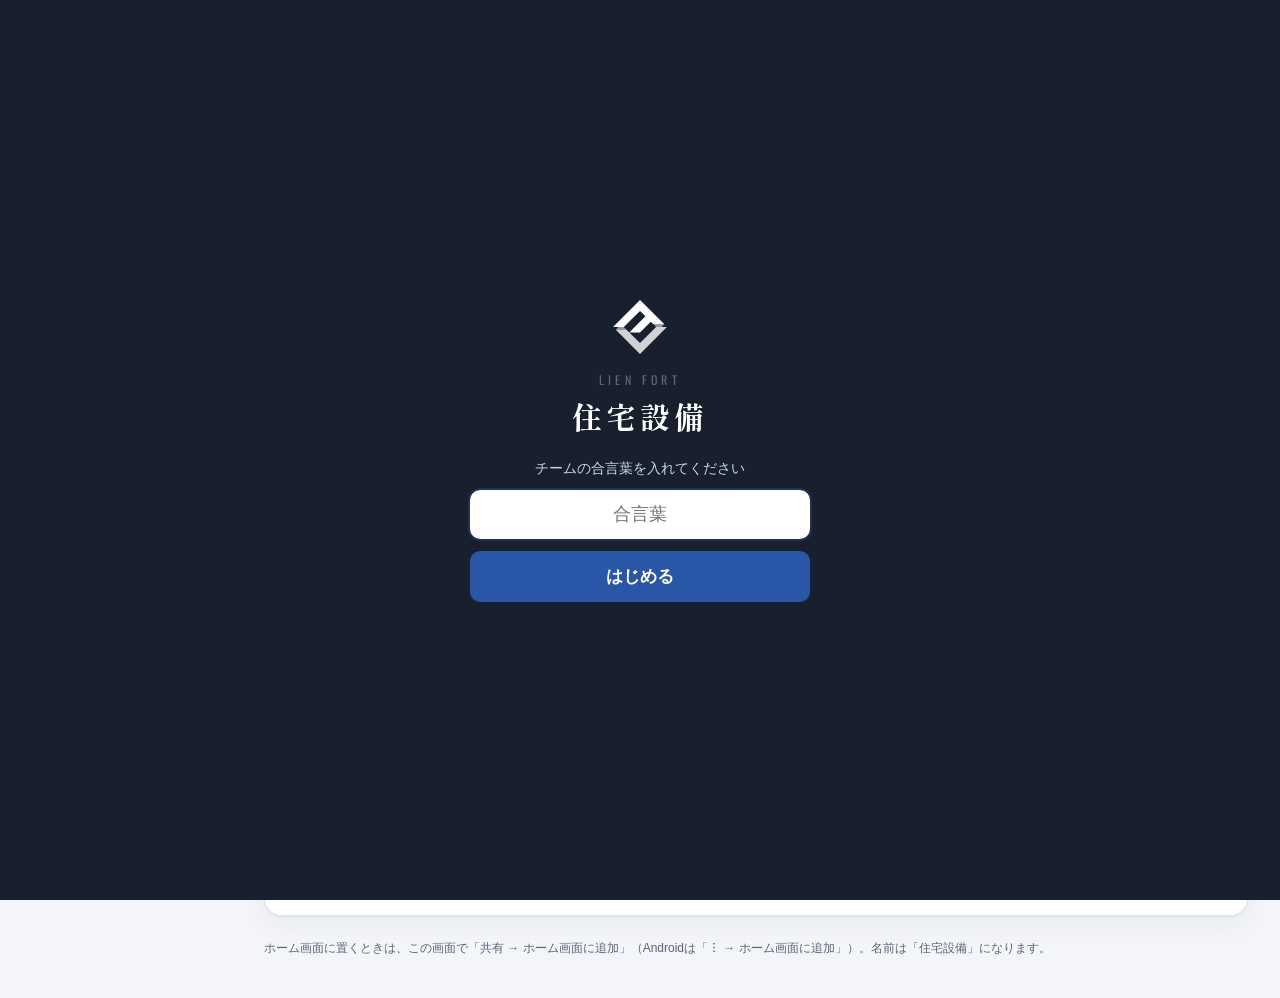
==== commit c4e32ca6: "Add files via upload" ====
--- a/index.html
+++ b/index.html
@@ -225,7 +225,7 @@
     var base = a0 ? a0.href.split('?')[0] : '';
     var MAP = 'map.html';
     var PAGES = [['yotei', '商談予定', 'SCHEDULE'], ['closer', 'クローザー入力', 'CLOSER'], ['tataki', '叩きカウンター', 'COUNTER'], ['ap', '催事のお客様登録', 'EVENT'],
-                 ['saiji', '催事', 'REPORT'],
+                 ['saiji', '催事', 'REPORT'], ['sales', '売上', 'SALES'],
                  ['kpi', 'KPI・ランキング', 'KPI'], ['input', '入力', 'INPUT'], ['member', 'メンバー', 'MEMBER'], ['map', '営業マップ', 'MAP']];
     var href = function (k) { return k === 'map' ? (gh ? 'map.html' : MAP) : gh ? (k === 'menu' ? 'index.html' : k + '.html') : base + (k === 'menu' ? '' : '?page=' + k); };
     var title = (document.querySelector('.lf-t b') || {}).textContent || '';
@@ -268,6 +268,8 @@
       <div><span class="en">EVENT</span><b>催事のお客様登録</b><small>会場でのお客様登録・今日の締め</small></div><em>›</em></a>
     <a class="app" href="saiji.html"><i><svg viewBox="0 0 24 24"><path d="M5 3h10l4 4v14H5z"/><path d="M14 3v5h5M8 12h8M8 16h8"/></svg></i>
       <div><span class="en">REPORT</span><b>催事</b><small>催事日報・お客様の一覧（見る・直す）</small></div><em>›</em></a>
+    <a class="app" href="sales.html"><i><svg viewBox="0 0 24 24"><path d="M4 20V10M10 20V4M16 20v-7M22 20H2"/></svg></i>
+      <div><span class="en">SALES</span><b>売上</b><small>契約・クーリン通過・工事日（見る・直す）</small></div><em>›</em></a>
     <a class="app" href="input.html"><i><svg viewBox="0 0 24 24"><path d="M4 20h4L19 9l-4-4L4 16v4zM13.5 6.5l4 4"/></svg></i>
       <div><span class="en">INPUT</span><b>入力</b><small>目標・キャンセル数などの手入力</small></div><em>›</em></a>
     <a class="app" href="member.html"><i><svg viewBox="0 0 24 24"><circle cx="9" cy="8" r="3.5"/><path d="M2.5 20a6.5 6.5 0 0 1 13 0M16 4.5a3.5 3.5 0 0 1 0 7M18 14a6.5 6.5 0 0 1 3.5 6"/></svg></i>
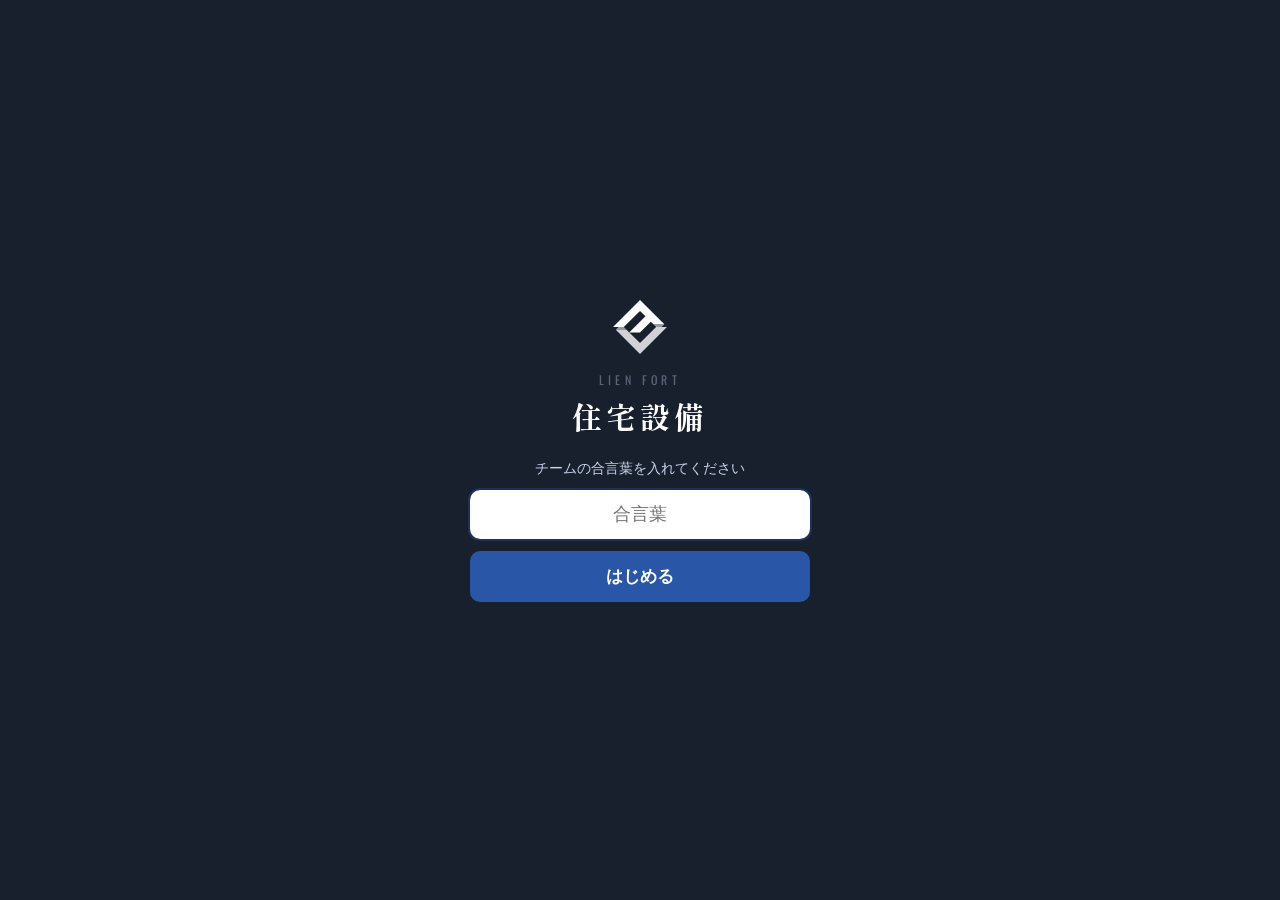
==== commit 3b1c80ec: "Add files via upload" ====
--- a/index.html
+++ b/index.html
@@ -224,9 +224,9 @@
     var a0 = document.querySelector('a.lf-back, a[href*="?page="]');
     var base = a0 ? a0.href.split('?')[0] : '';
     var MAP = 'map.html';
-    var PAGES = [['yotei', '商談予定', 'SCHEDULE'], ['closer', 'クローザー入力', 'CLOSER'], ['tataki', '叩きカウンター', 'COUNTER'], ['ap', '催事のお客様登録', 'EVENT'],
+    var PAGES = [['yotei', '商談予定', 'SCHEDULE'], ['tataki', '叩きカウンター', 'COUNTER'],
                  ['saiji', '催事', 'REPORT'], ['sales', '売上', 'SALES'],
-                 ['kpi', 'KPI・ランキング', 'KPI'], ['input', '入力', 'INPUT'], ['member', 'メンバー', 'MEMBER'], ['map', '営業マップ', 'MAP']];
+                 ['kpi', 'KPI・ランキング', 'KPI'], ['settings', '設定', 'SETTINGS'], ['map', '営業マップ', 'MAP']];
     var href = function (k) { return k === 'map' ? (gh ? 'map.html' : MAP) : gh ? (k === 'menu' ? 'index.html' : k + '.html') : base + (k === 'menu' ? '' : '?page=' + k); };
     var title = (document.querySelector('.lf-t b') || {}).textContent || '';
     var file = location.pathname.split('/').pop();
@@ -262,18 +262,12 @@
       <div><span class="en">KPI</span><b>KPI・ランキング</b><small>チームの目標・ランキング・自分の成績</small></div><em>›</em></a>
   </div>
   <div class="rows">
-    <a class="app" href="closer.html"><i><svg viewBox="0 0 24 24"><circle cx="12" cy="12" r="9"/><path d="M8 12.5l2.7 2.7L16.5 9.5"/></svg></i>
-      <div><span class="en">CLOSER</span><b>クローザー入力</b><small>商談の結果・成約</small></div><em>›</em></a>
-    <a class="app" href="ap.html"><i><svg viewBox="0 0 24 24"><path d="M3 20L12 4l9 16H3zM12 4v16M9 20l3-5 3 5"/></svg></i>
-      <div><span class="en">EVENT</span><b>催事のお客様登録</b><small>会場でのお客様登録・今日の締め</small></div><em>›</em></a>
     <a class="app" href="saiji.html"><i><svg viewBox="0 0 24 24"><path d="M5 3h10l4 4v14H5z"/><path d="M14 3v5h5M8 12h8M8 16h8"/></svg></i>
-      <div><span class="en">REPORT</span><b>催事</b><small>催事日報・お客様の一覧（見る・直す）</small></div><em>›</em></a>
+      <div><span class="en">REPORT</span><b>催事</b><small>お客様登録・日報・お客様の一覧</small></div><em>›</em></a>
     <a class="app" href="sales.html"><i><svg viewBox="0 0 24 24"><path d="M4 20V10M10 20V4M16 20v-7M22 20H2"/></svg></i>
       <div><span class="en">SALES</span><b>売上</b><small>契約・クーリン通過・工事日（見る・直す）</small></div><em>›</em></a>
-    <a class="app" href="input.html"><i><svg viewBox="0 0 24 24"><path d="M4 20h4L19 9l-4-4L4 16v4zM13.5 6.5l4 4"/></svg></i>
-      <div><span class="en">INPUT</span><b>入力</b><small>目標・キャンセル数などの手入力</small></div><em>›</em></a>
-    <a class="app" href="member.html"><i><svg viewBox="0 0 24 24"><circle cx="9" cy="8" r="3.5"/><path d="M2.5 20a6.5 6.5 0 0 1 13 0M16 4.5a3.5 3.5 0 0 1 0 7M18 14a6.5 6.5 0 0 1 3.5 6"/></svg></i>
-      <div><span class="en">MEMBER</span><b>メンバー</b><small>名前の追加・変更・来月から外す</small></div><em>›</em></a>
+    <a class="app" href="settings.html"><i><svg viewBox="0 0 24 24"><circle cx="12" cy="12" r="3"/><path d="M12 2v3M12 19v3M2 12h3M19 12h3M4.9 4.9l2.1 2.1M17 17l2.1 2.1M4.9 19.1L7 17M17 7l2.1-2.1"/></svg></i>
+      <div><span class="en">SETTINGS</span><b>設定</b><small>目標などの手入力・メンバー</small></div><em>›</em></a>
   </div>
   <div class="note">ホーム画面に置くときは、この画面で「共有 → ホーム画面に追加」（Androidは「︙ → ホーム画面に追加」）。名前は「住宅設備」になります。</div>
 <script>
